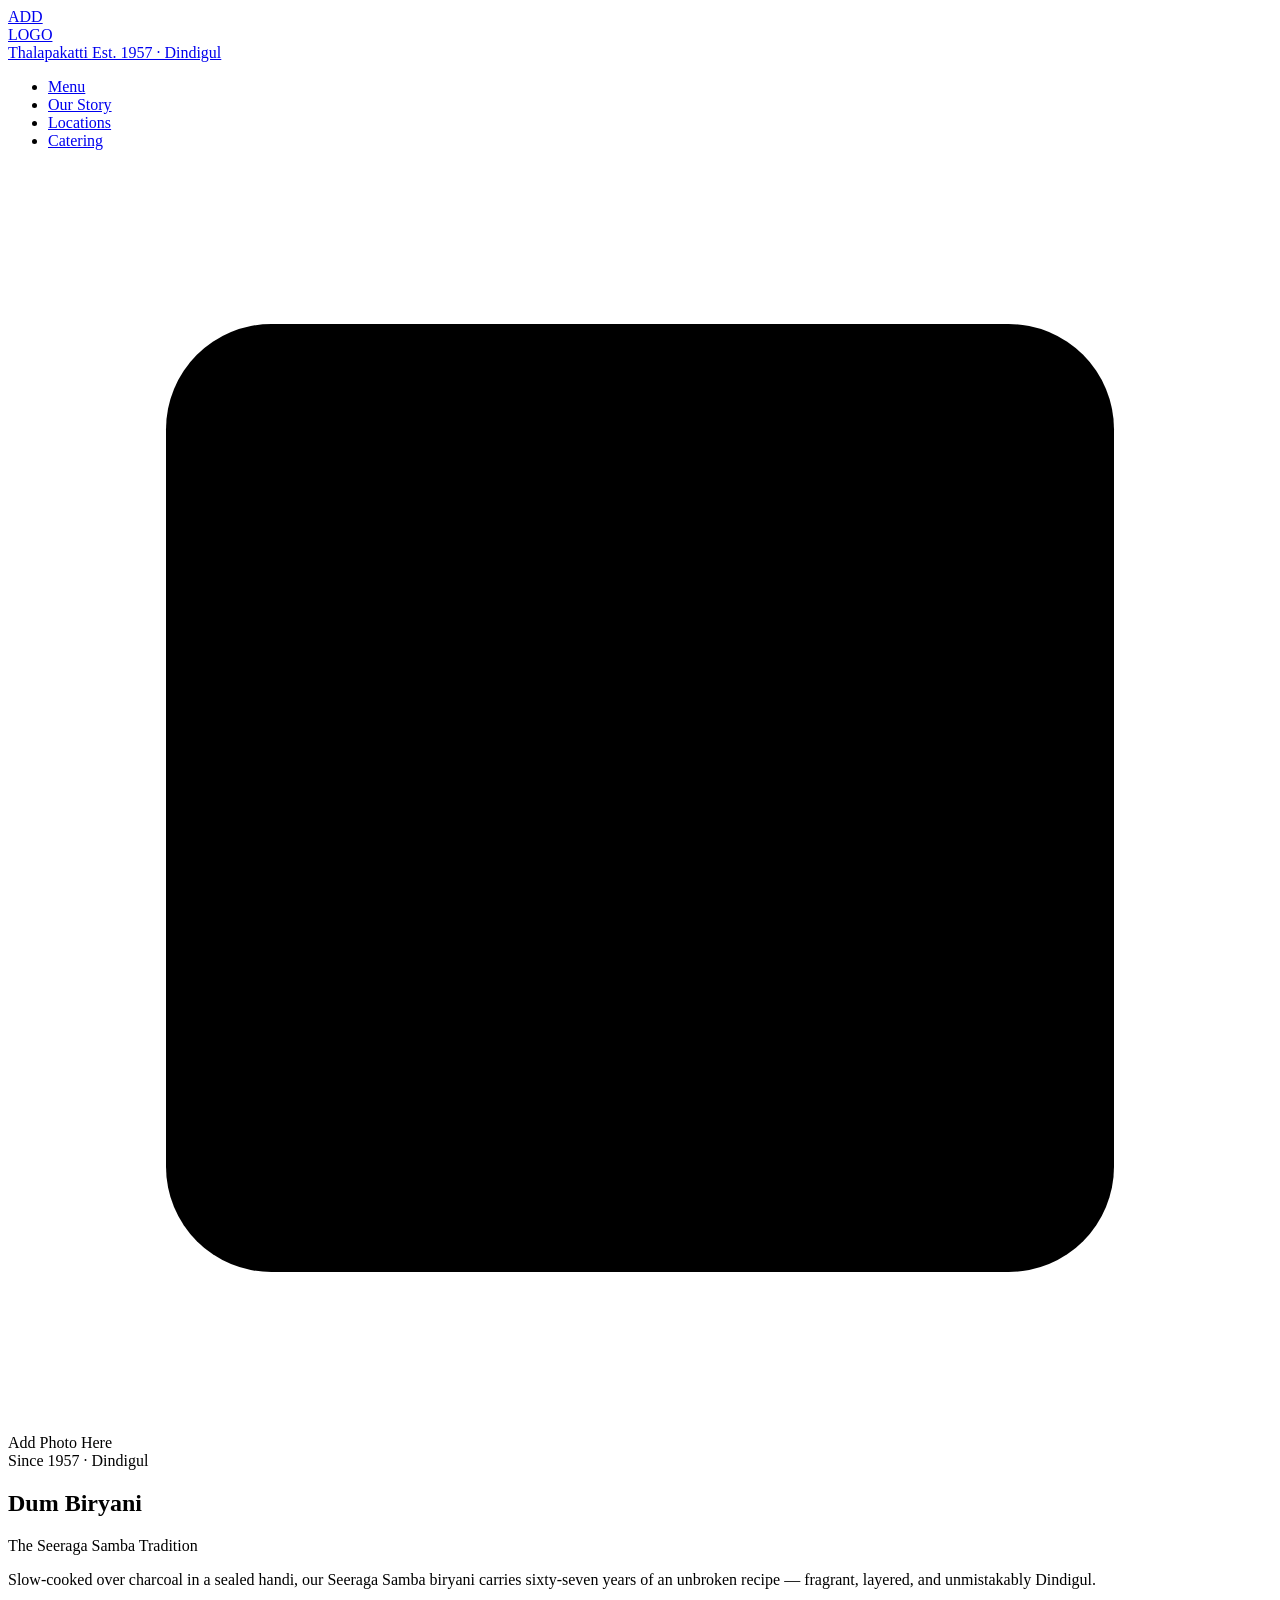
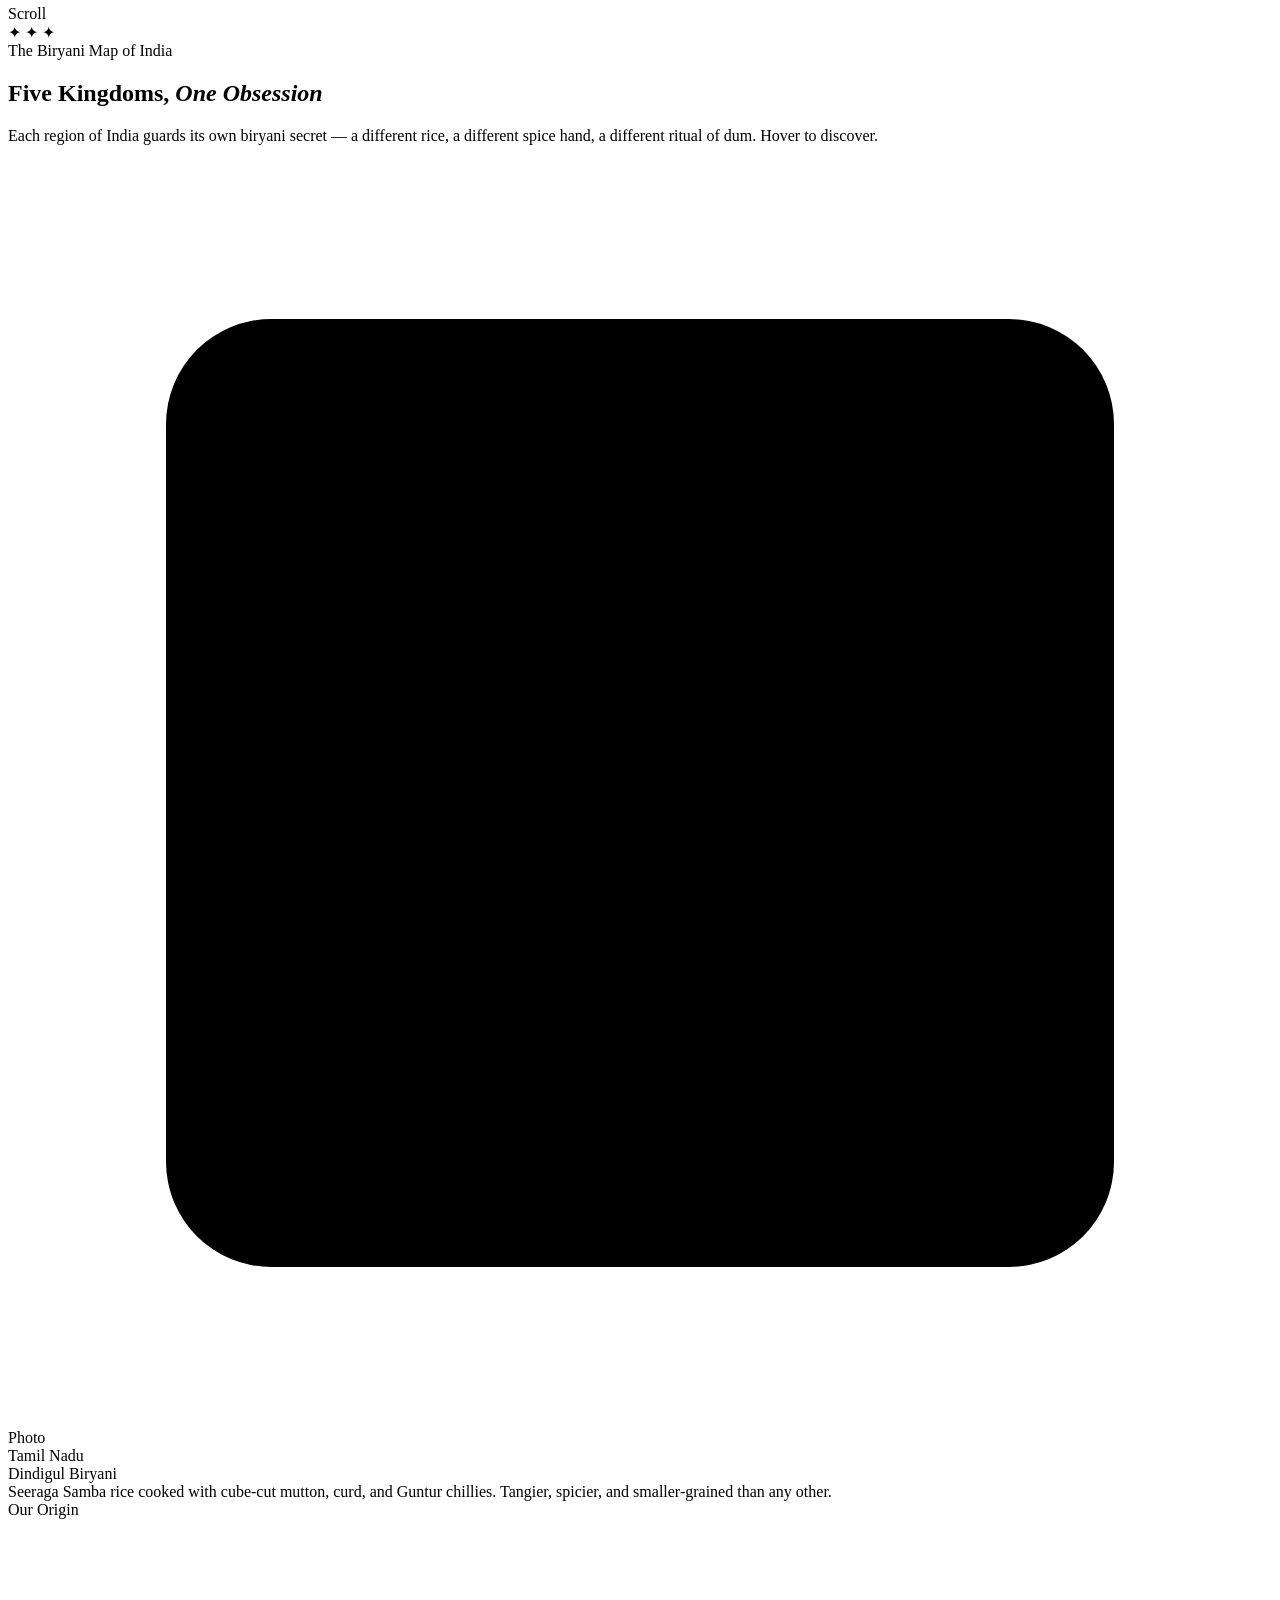
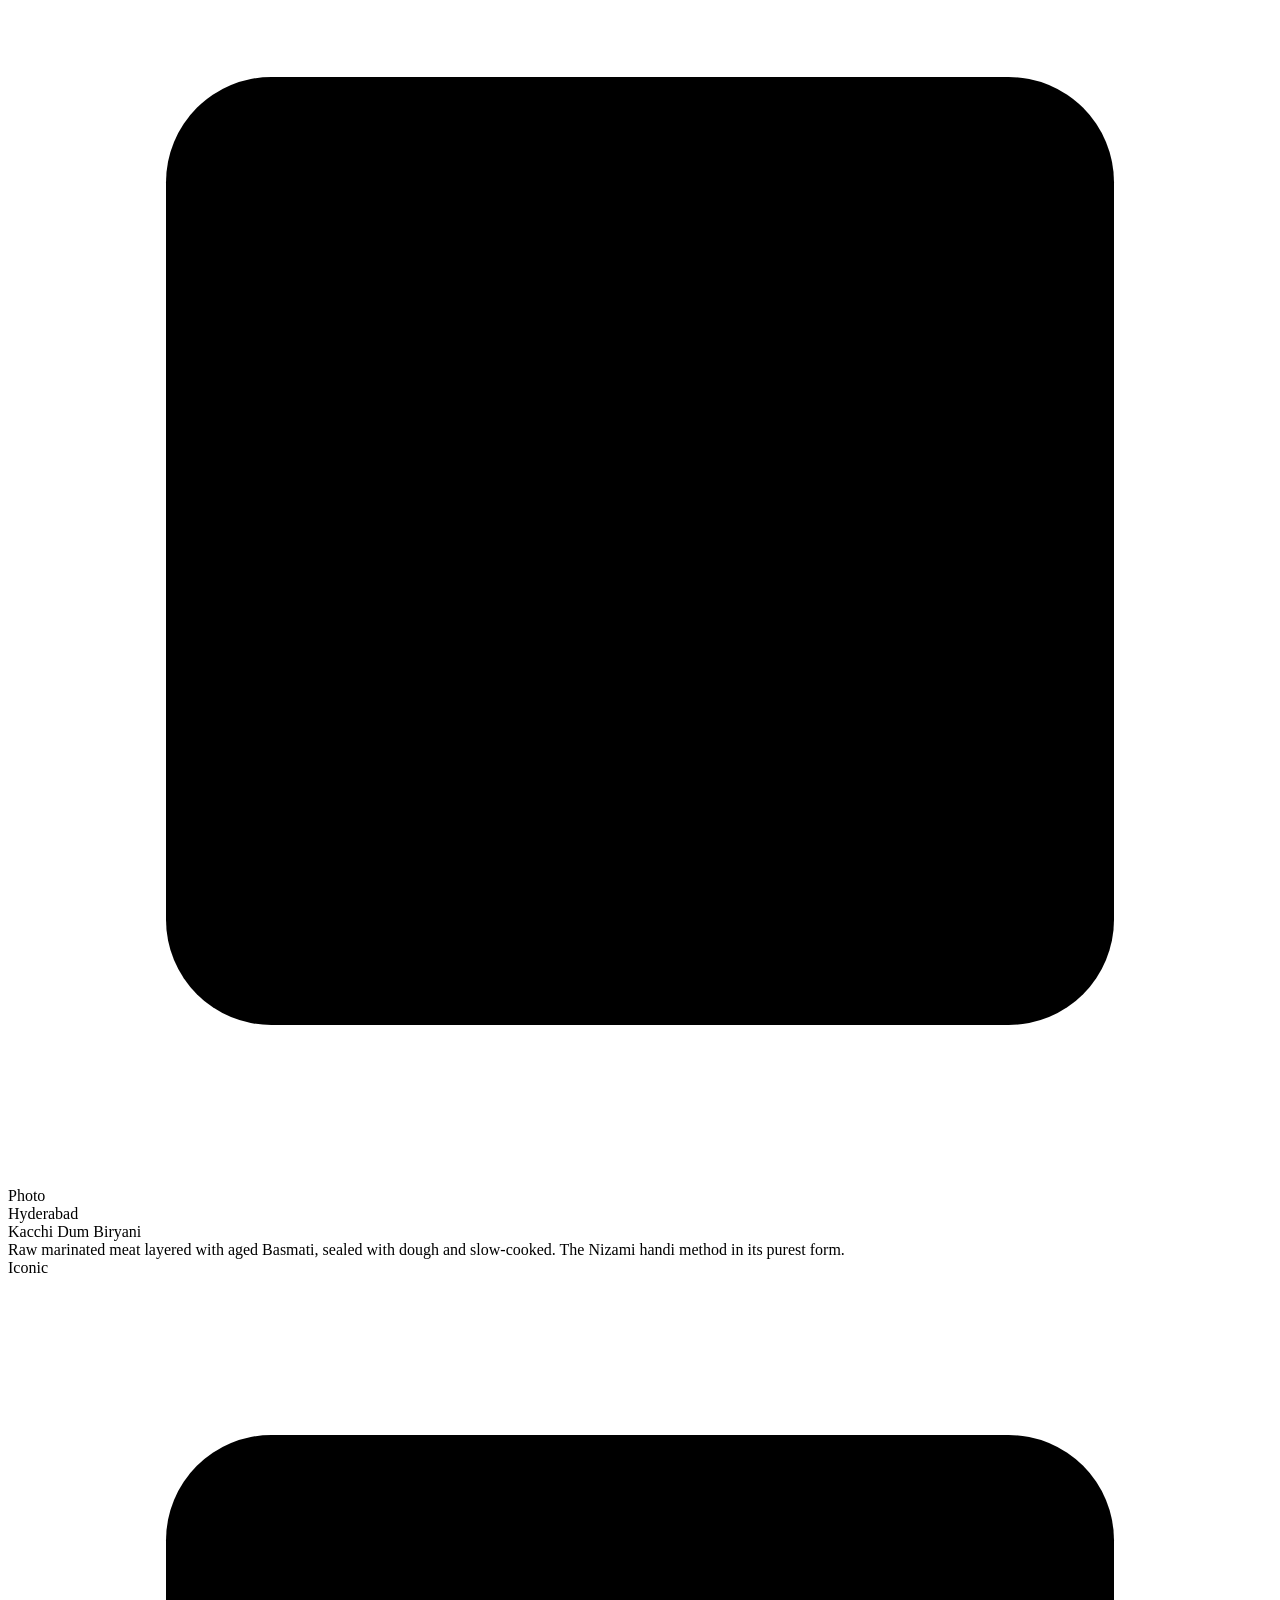
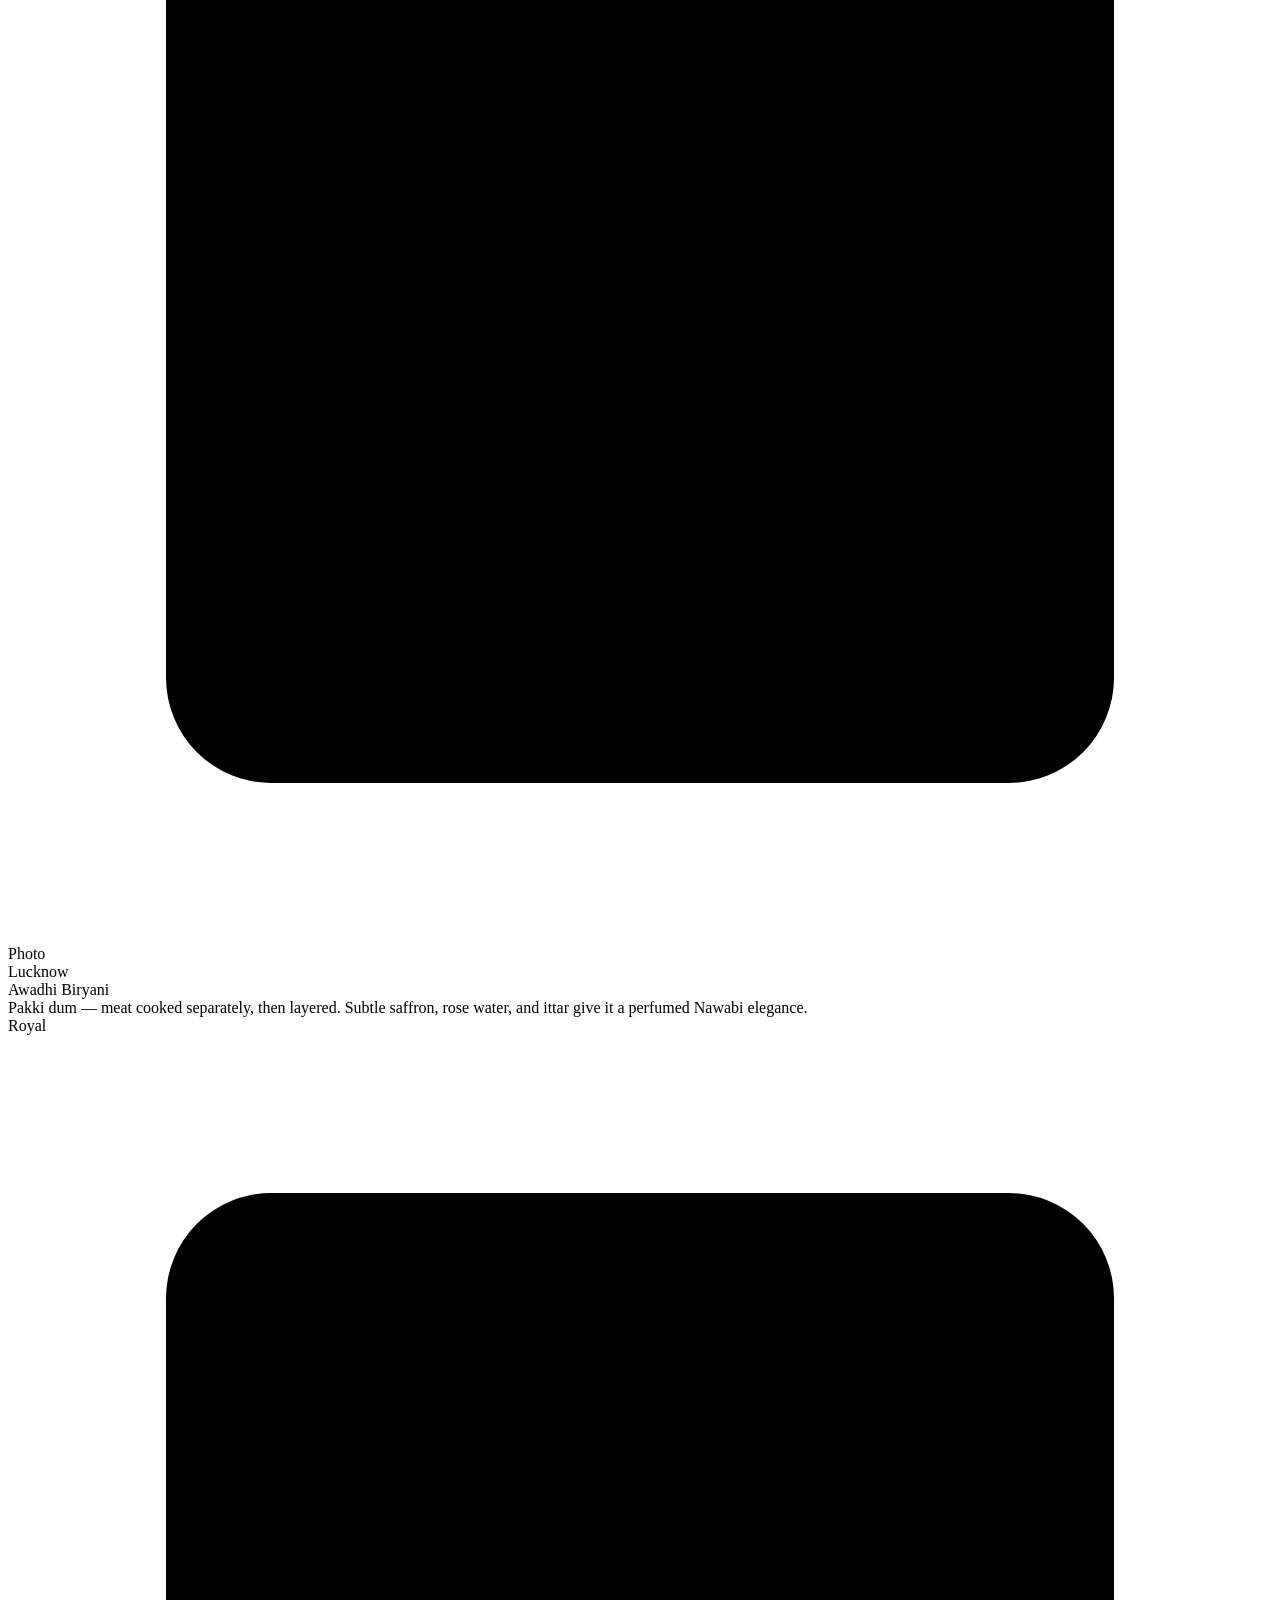
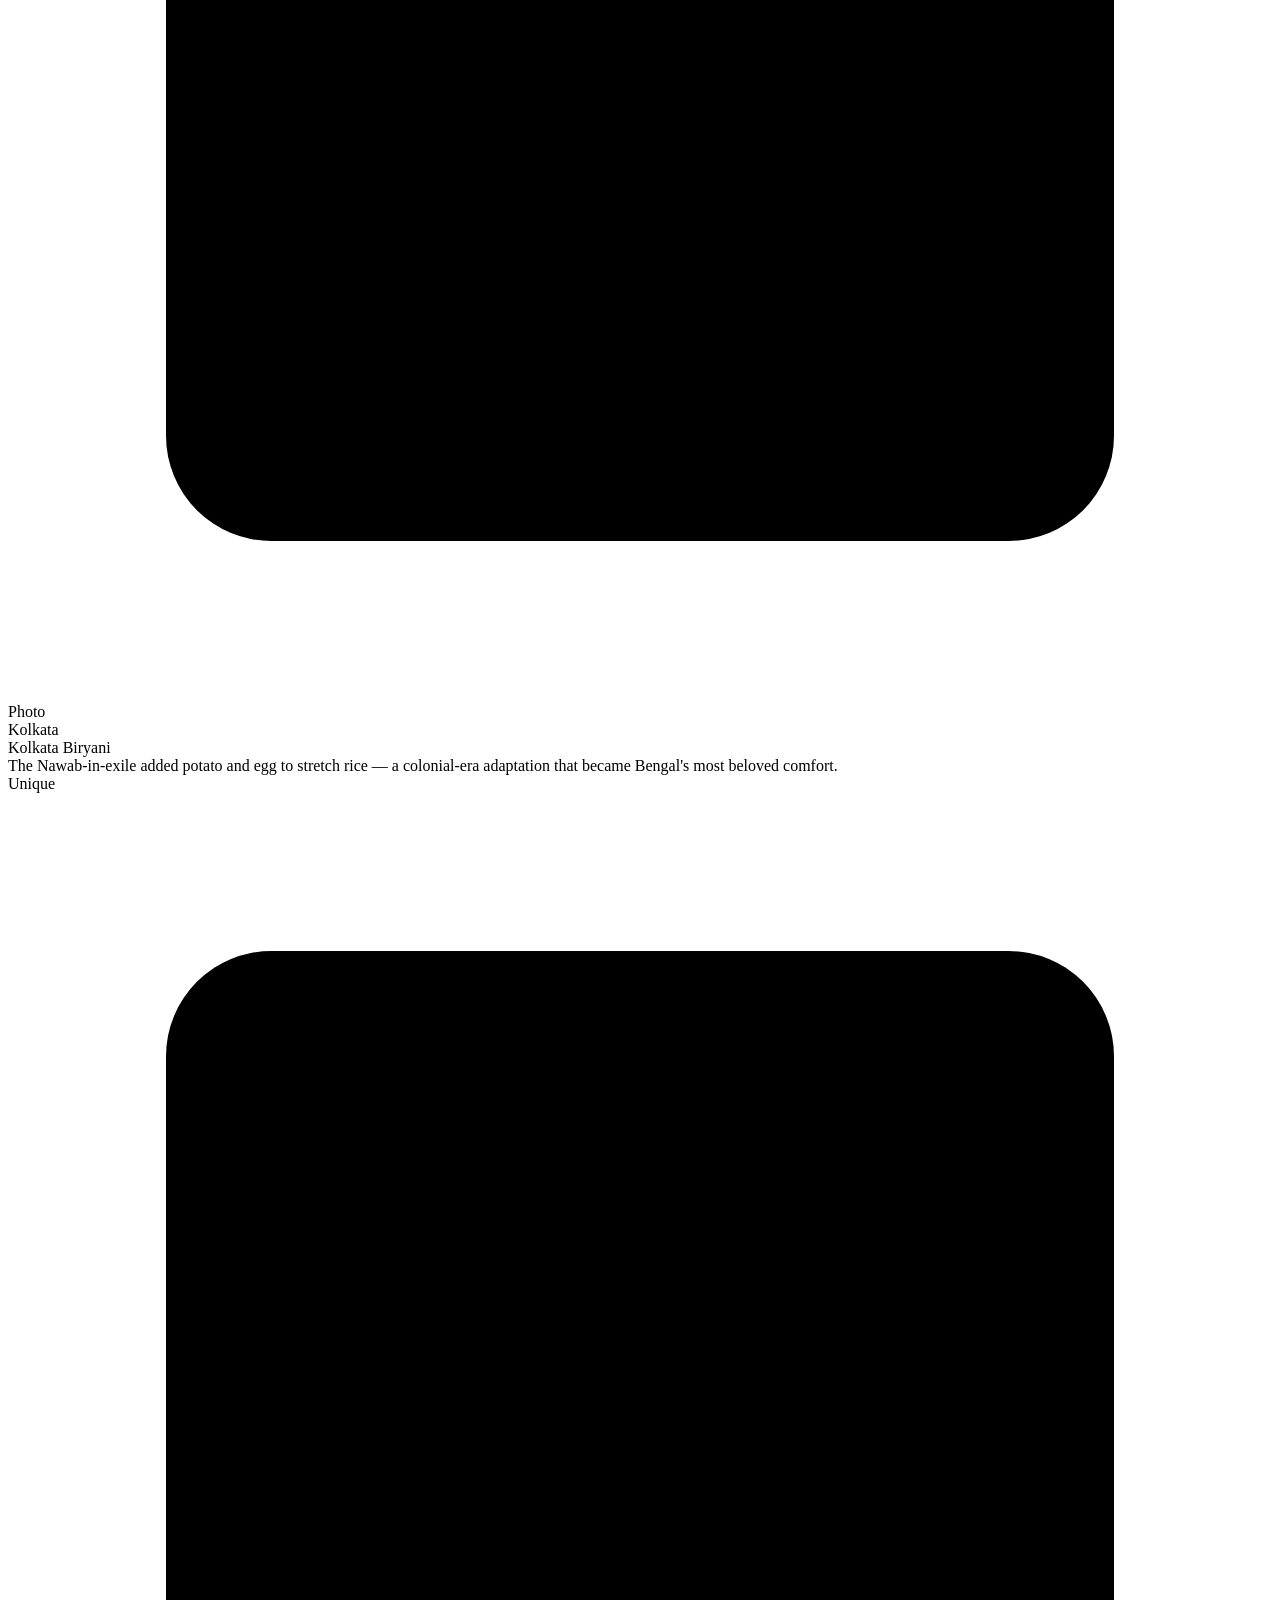
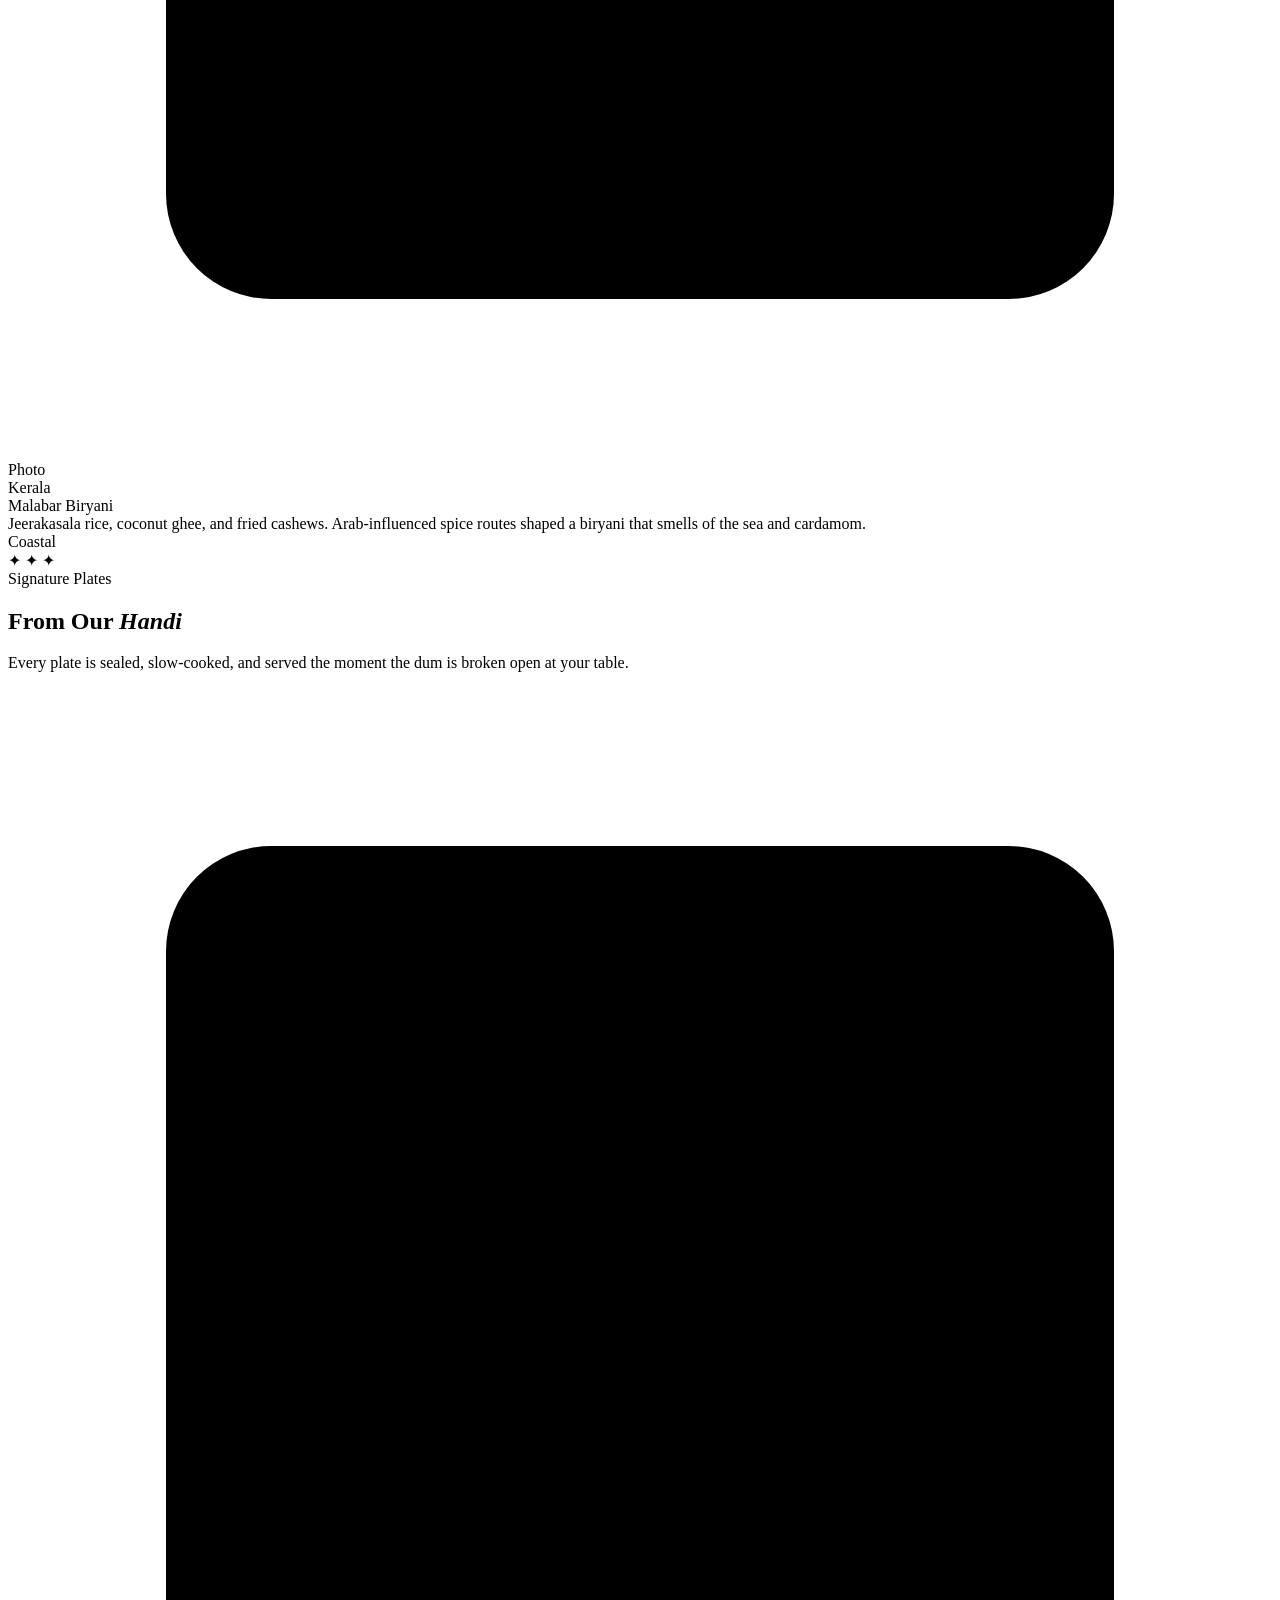
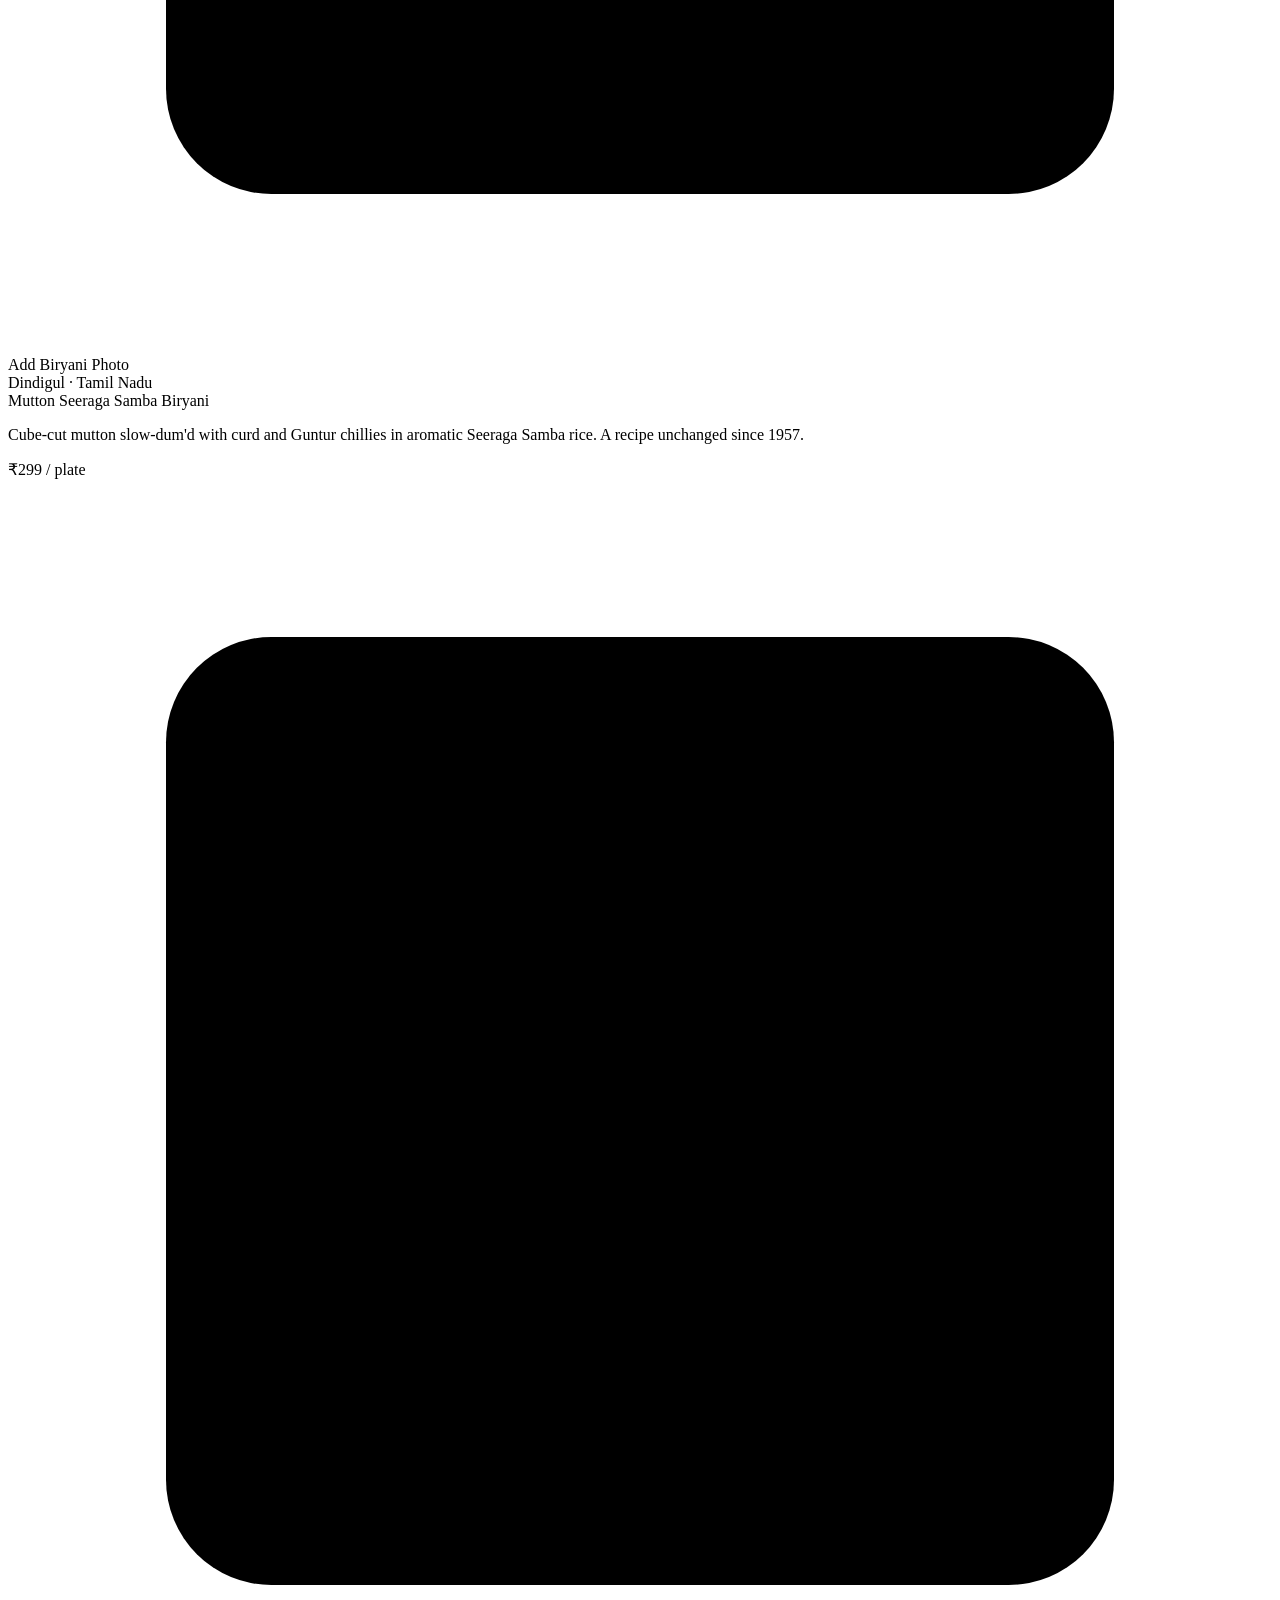
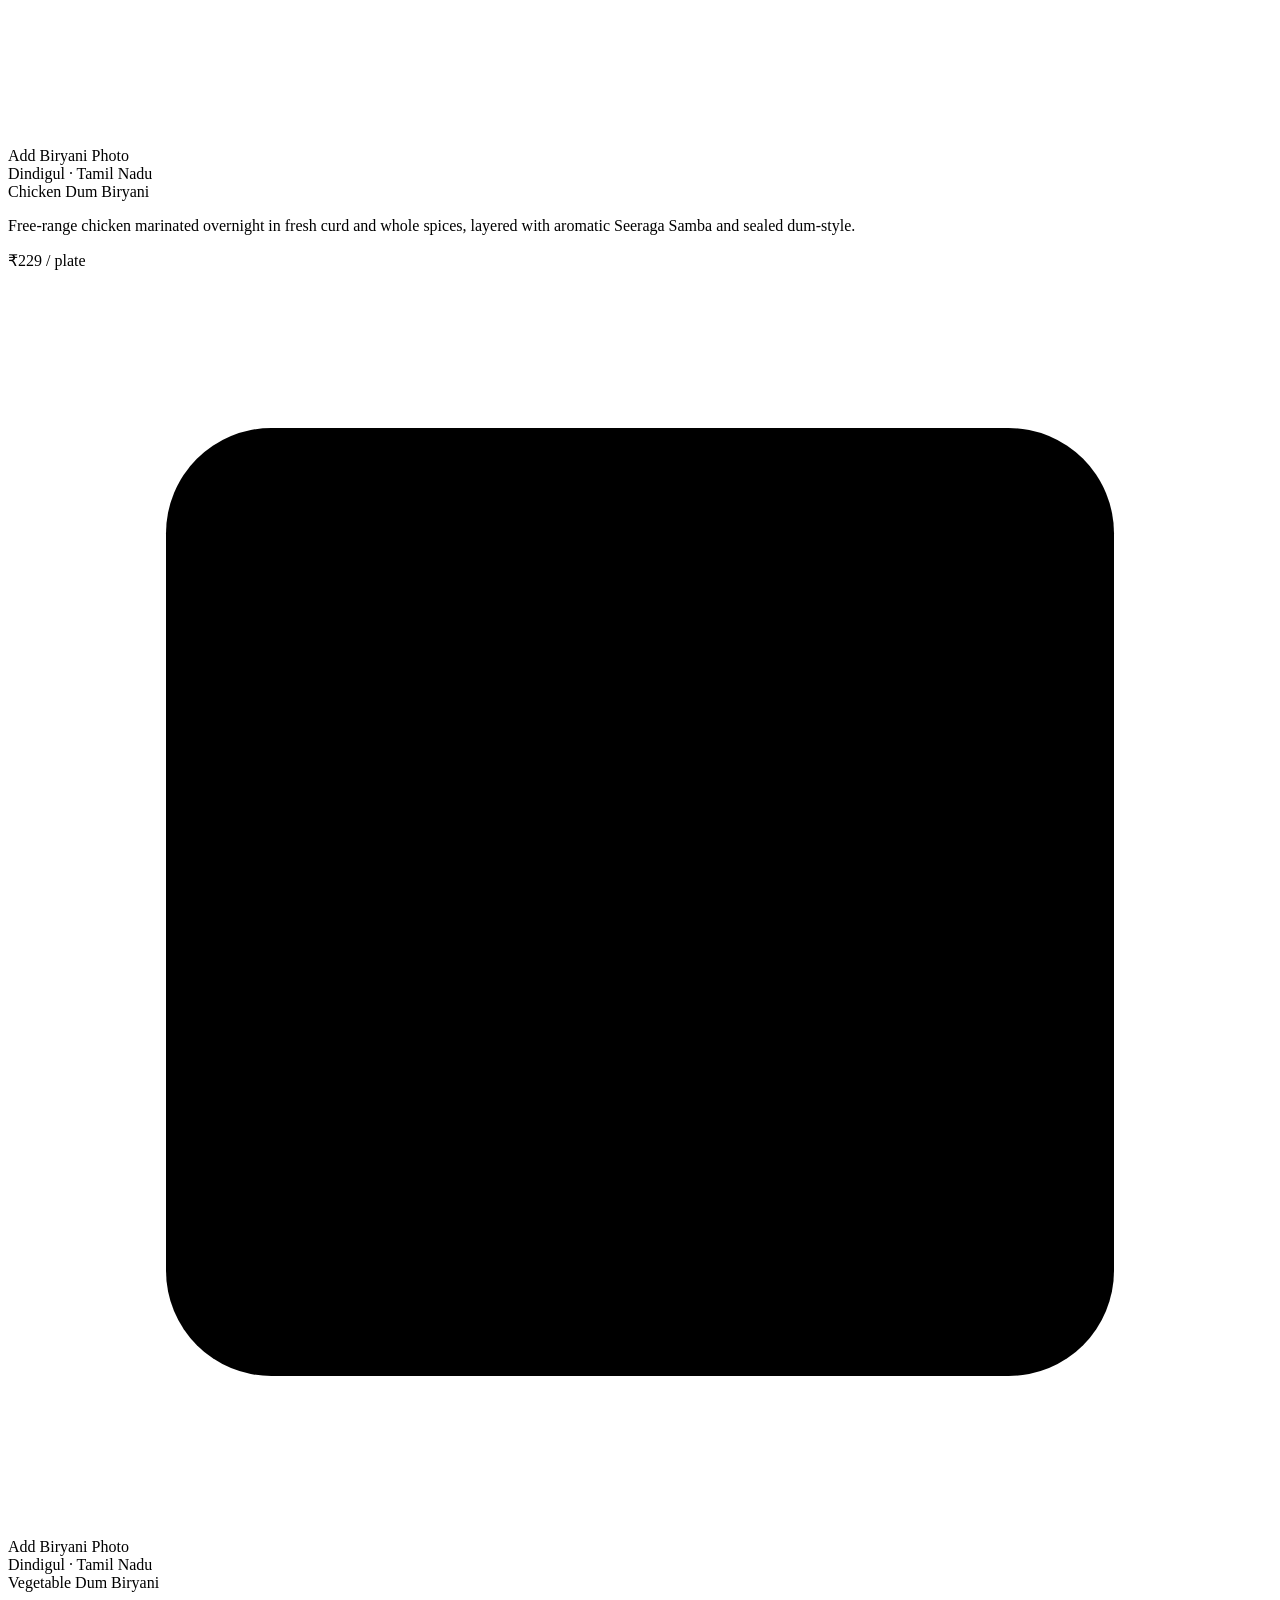
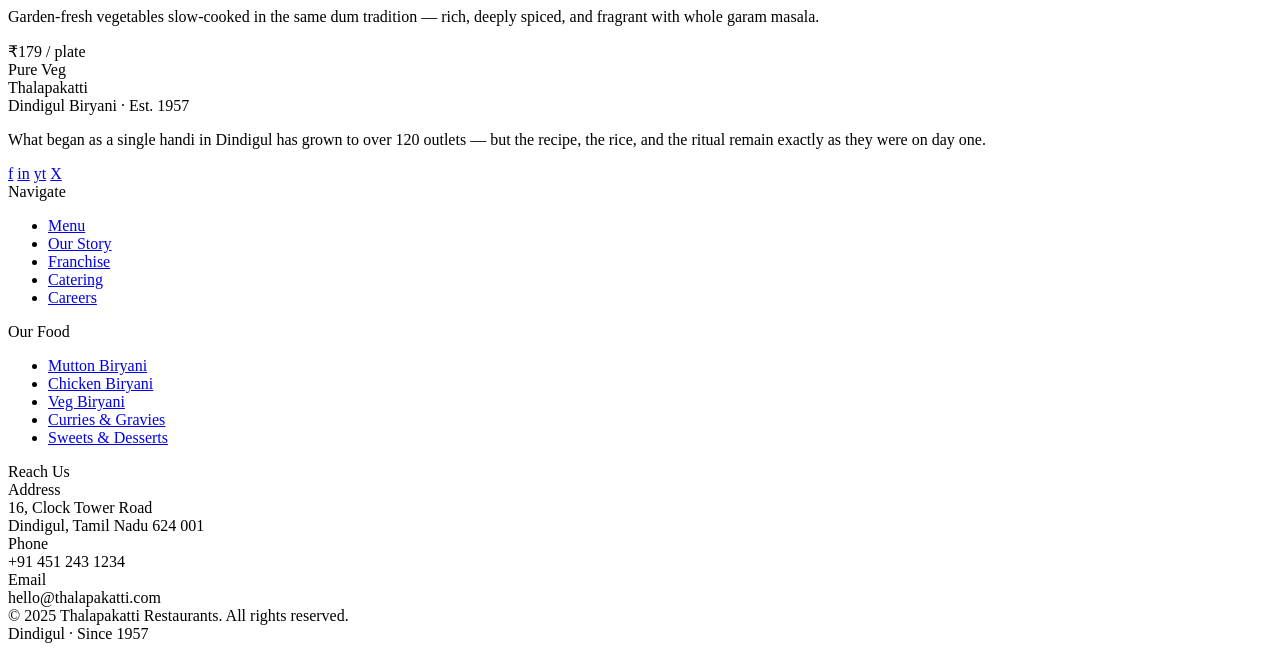
==== Landingpage.html @ efbbe1b5 "Add files via upload Added html file for my landing page" ====
<!DOCTYPE html>
<html lang="en">
<head>
<meta charset="UTF-8">
<meta name="viewport" content="width=device-width, initial-scale=1.0">
<title>Thalapakatti Biryani</title>
<link href="https://fonts.googleapis.com/css2?family=Playfair+Display:ital,wght@0,700;0,900;1,700&family=Lato:wght@300;400;700&family=Cinzel:wght@700;900&display=swap" rel="stylesheet">
<link rel="stylesheet" href="Landingpage.css">
</head>
<body>

<nav>
  <a href="#" class="nav-logo">
    <div class="logo-placeholder">ADD<br>LOGO</div>
    <div class="logo-text">
      Thalapakatti
      <span>Est. 1957 · Dindigul</span>
    </div>
  </a>
  <ul class="nav-links">
    <li><a href="#">Menu</a></li>
    <li><a href="#">Our Story</a></li>
    <li><a href="#">Locations</a></li>
    <li><a href="#">Catering</a></li>
  </ul>
</nav>

<section class="hero">
  <div class="hero-bg"></div>
  <div class="hero-mandala-top"></div>
  <div class="hero-mandala-bot"></div>

  <div class="hero-food-circle">
    <div class="hero-img-hint">
      <div class="hero-img-hint-icon">
        <svg viewBox="0 0 24 24"><rect x="3" y="3" width="18" height="18" rx="2"/><circle cx="8.5" cy="8.5" r="1.5"/><polyline points="21 15 16 10 5 21"/></svg>
      </div>
      <div class="hero-img-hint-text">Add Photo Here</div>
    </div>
  </div>

  <div class="hero-content">
    <div class="hero-eyebrow">
      <div class="eyebrow-line"></div>
      <div class="eyebrow-text">Since 1957 · Dindigul</div>
    </div>
    <h1 class="hero-title">
      Dum
      <span class="accent">Biryani</span>
    </h1>
    <div class="hero-subtitle">The Seeraga Samba Tradition</div>
    <p class="hero-desc">
      Slow-cooked over charcoal in a sealed handi, our Seeraga Samba biryani carries sixty-seven years of an unbroken recipe — fragrant, layered, and unmistakably Dindigul.
    </p>
  </div>

  <div class="hero-scroll">
    <div class="scroll-line"></div>
    <div class="scroll-text">Scroll</div>
  </div>
</section>

<div class="divider-ornament">
  <span class="ornament-center">✦ ✦ ✦</span>
</div>

<section class="section states-section">
  <div class="section-eyebrow">The Biryani Map of India</div>
  <h2 class="section-title">Five Kingdoms, <em>One Obsession</em></h2>
  <p class="section-sub">Each region of India guards its own biryani secret — a different rice, a different spice hand, a different ritual of dum. Hover to discover.</p>

  <div class="states-grid">

    <div class="state-card">
      <div class="state-img-wrap">
        <div class="state-img-placeholder">
          <svg viewBox="0 0 24 24"><rect x="3" y="3" width="18" height="18" rx="2"/><circle cx="8.5" cy="8.5" r="1.5"/><polyline points="21 15 16 10 5 21"/></svg>
          <span>Photo</span>
        </div>
      </div>
      <div class="state-name">Tamil Nadu</div>
      <div class="state-biryani-name">Dindigul Biryani</div>
      <div class="state-desc">Seeraga Samba rice cooked with cube-cut mutton, curd, and Guntur chillies. Tangier, spicier, and smaller-grained than any other.</div>
      <span class="state-tag">Our Origin</span>
    </div>

    <div class="state-card">
      <div class="state-img-wrap">
        <div class="state-img-placeholder">
          <svg viewBox="0 0 24 24"><rect x="3" y="3" width="18" height="18" rx="2"/><circle cx="8.5" cy="8.5" r="1.5"/><polyline points="21 15 16 10 5 21"/></svg>
          <span>Photo</span>
        </div>
      </div>
      <div class="state-name">Hyderabad</div>
      <div class="state-biryani-name">Kacchi Dum Biryani</div>
      <div class="state-desc">Raw marinated meat layered with aged Basmati, sealed with dough and slow-cooked. The Nizami handi method in its purest form.</div>
      <span class="state-tag">Iconic</span>
    </div>

    <div class="state-card">
      <div class="state-img-wrap">
        <div class="state-img-placeholder">
          <svg viewBox="0 0 24 24"><rect x="3" y="3" width="18" height="18" rx="2"/><circle cx="8.5" cy="8.5" r="1.5"/><polyline points="21 15 16 10 5 21"/></svg>
          <span>Photo</span>
        </div>
      </div>
      <div class="state-name">Lucknow</div>
      <div class="state-biryani-name">Awadhi Biryani</div>
      <div class="state-desc">Pakki dum — meat cooked separately, then layered. Subtle saffron, rose water, and ittar give it a perfumed Nawabi elegance.</div>
      <span class="state-tag">Royal</span>
    </div>

    <div class="state-card">
      <div class="state-img-wrap">
        <div class="state-img-placeholder">
          <svg viewBox="0 0 24 24"><rect x="3" y="3" width="18" height="18" rx="2"/><circle cx="8.5" cy="8.5" r="1.5"/><polyline points="21 15 16 10 5 21"/></svg>
          <span>Photo</span>
        </div>
      </div>
      <div class="state-name">Kolkata</div>
      <div class="state-biryani-name">Kolkata Biryani</div>
      <div class="state-desc">The Nawab-in-exile added potato and egg to stretch rice — a colonial-era adaptation that became Bengal's most beloved comfort.</div>
      <span class="state-tag">Unique</span>
    </div>

    <div class="state-card">
      <div class="state-img-wrap">
        <div class="state-img-placeholder">
          <svg viewBox="0 0 24 24"><rect x="3" y="3" width="18" height="18" rx="2"/><circle cx="8.5" cy="8.5" r="1.5"/><polyline points="21 15 16 10 5 21"/></svg>
          <span>Photo</span>
        </div>
      </div>
      <div class="state-name">Kerala</div>
      <div class="state-biryani-name">Malabar Biryani</div>
      <div class="state-desc">Jeerakasala rice, coconut ghee, and fried cashews. Arab-influenced spice routes shaped a biryani that smells of the sea and cardamom.</div>
      <span class="state-tag">Coastal</span>
    </div>

  </div>
</section>

<div class="divider-ornament">
  <span class="ornament-center">✦ ✦ ✦</span>
</div>

<section class="section products-section">
  <div class="section-eyebrow">Signature Plates</div>
  <h2 class="section-title">From Our <em>Handi</em></h2>
  <p class="section-sub">Every plate is sealed, slow-cooked, and served the moment the dum is broken open at your table.</p>

  <div class="products-grid">

    <div class="product-card">
      <div class="product-img-wrap">
        <div class="product-img-placeholder">
          <svg viewBox="0 0 24 24"><rect x="3" y="3" width="18" height="18" rx="2"/><circle cx="8.5" cy="8.5" r="1.5"/><polyline points="21 15 16 10 5 21"/></svg>
          <span>Add Biryani Photo</span>
        </div>
      </div>
      <div class="product-body">
        <div class="product-origin">Dindigul · Tamil Nadu</div>
        <div class="product-name">Mutton Seeraga Samba Biryani</div>
        <p class="product-desc">Cube-cut mutton slow-dum'd with curd and Guntur chillies in aromatic Seeraga Samba rice. A recipe unchanged since 1957.</p>
        <div class="product-footer">
          <div class="product-price">₹299 <span>/ plate</span></div>
        </div>
      </div>
    </div>

    <div class="product-card">
      <div class="product-img-wrap">
        <div class="product-img-placeholder">
          <svg viewBox="0 0 24 24"><rect x="3" y="3" width="18" height="18" rx="2"/><circle cx="8.5" cy="8.5" r="1.5"/><polyline points="21 15 16 10 5 21"/></svg>
          <span>Add Biryani Photo</span>
        </div>
      </div>
      <div class="product-body">
        <div class="product-origin">Dindigul · Tamil Nadu</div>
        <div class="product-name">Chicken Dum Biryani</div>
        <p class="product-desc">Free-range chicken marinated overnight in fresh curd and whole spices, layered with aromatic Seeraga Samba and sealed dum-style.</p>
        <div class="product-footer">
          <div class="product-price">₹229 <span>/ plate</span></div>
        </div>
      </div>
    </div>

    <div class="product-card">
      <div class="product-img-wrap">
        <div class="product-img-placeholder">
          <svg viewBox="0 0 24 24"><rect x="3" y="3" width="18" height="18" rx="2"/><circle cx="8.5" cy="8.5" r="1.5"/><polyline points="21 15 16 10 5 21"/></svg>
          <span>Add Biryani Photo</span>
        </div>
      </div>
      <div class="product-body">
        <div class="product-origin">Dindigul · Tamil Nadu</div>
        <div class="product-name">Vegetable Dum Biryani</div>
        <p class="product-desc">Garden-fresh vegetables slow-cooked in the same dum tradition — rich, deeply spiced, and fragrant with whole garam masala.</p>
        <div class="product-footer">
          <div class="product-price">₹179 <span>/ plate</span></div>
          <div class="veg-dot">Pure Veg</div>
        </div>
      </div>
    </div>

  </div>
</section>

<footer>
  <div class="footer-mandala"></div>
  <div class="footer-top">
    <div>
      <div class="footer-brand-name">Thalapakatti</div>
      <div class="footer-brand-sub">Dindigul Biryani · Est. 1957</div>
      <p class="footer-desc">
        What began as a single handi in Dindigul has grown to over 120 outlets — but the recipe, the rice, and the ritual remain exactly as they were on day one.
      </p>
      <div class="footer-socials">
        <a href="#" class="social-btn">f</a>
        <a href="#" class="social-btn">in</a>
        <a href="#" class="social-btn">yt</a>
        <a href="#" class="social-btn">X</a>
      </div>
    </div>
    <div>
      <div class="footer-col-title">Navigate</div>
      <ul class="footer-links">
        <li><a href="#">Menu</a></li>
        <li><a href="#">Our Story</a></li>
        <li><a href="#">Franchise</a></li>
        <li><a href="#">Catering</a></li>
        <li><a href="#">Careers</a></li>
      </ul>
    </div>
    <div>
      <div class="footer-col-title">Our Food</div>
      <ul class="footer-links">
        <li><a href="#">Mutton Biryani</a></li>
        <li><a href="#">Chicken Biryani</a></li>
        <li><a href="#">Veg Biryani</a></li>
        <li><a href="#">Curries & Gravies</a></li>
        <li><a href="#">Sweets & Desserts</a></li>
      </ul>
    </div>
    <div>
      <div class="footer-col-title">Reach Us</div>
      <div class="footer-contact-item">
        <div>
          <div class="contact-label">Address</div>
          <div class="contact-info">16, Clock Tower Road<br>Dindigul, Tamil Nadu 624 001</div>
        </div>
      </div>
      <div class="footer-contact-item">
        <div>
          <div class="contact-label">Phone</div>
          <div class="contact-info">+91 451 243 1234</div>
        </div>
      </div>
      <div class="footer-contact-item">
        <div>
          <div class="contact-label">Email</div>
          <div class="contact-info">hello@thalapakatti.com</div>
        </div>
      </div>
    </div>
  </div>
  <div class="footer-bottom">
    <div class="footer-copy">© 2025 <span>Thalapakatti Restaurants</span>. All rights reserved.</div>
    <div class="footer-since">Dindigul · Since 1957</div>
  </div>
</footer>

</body>
</html>
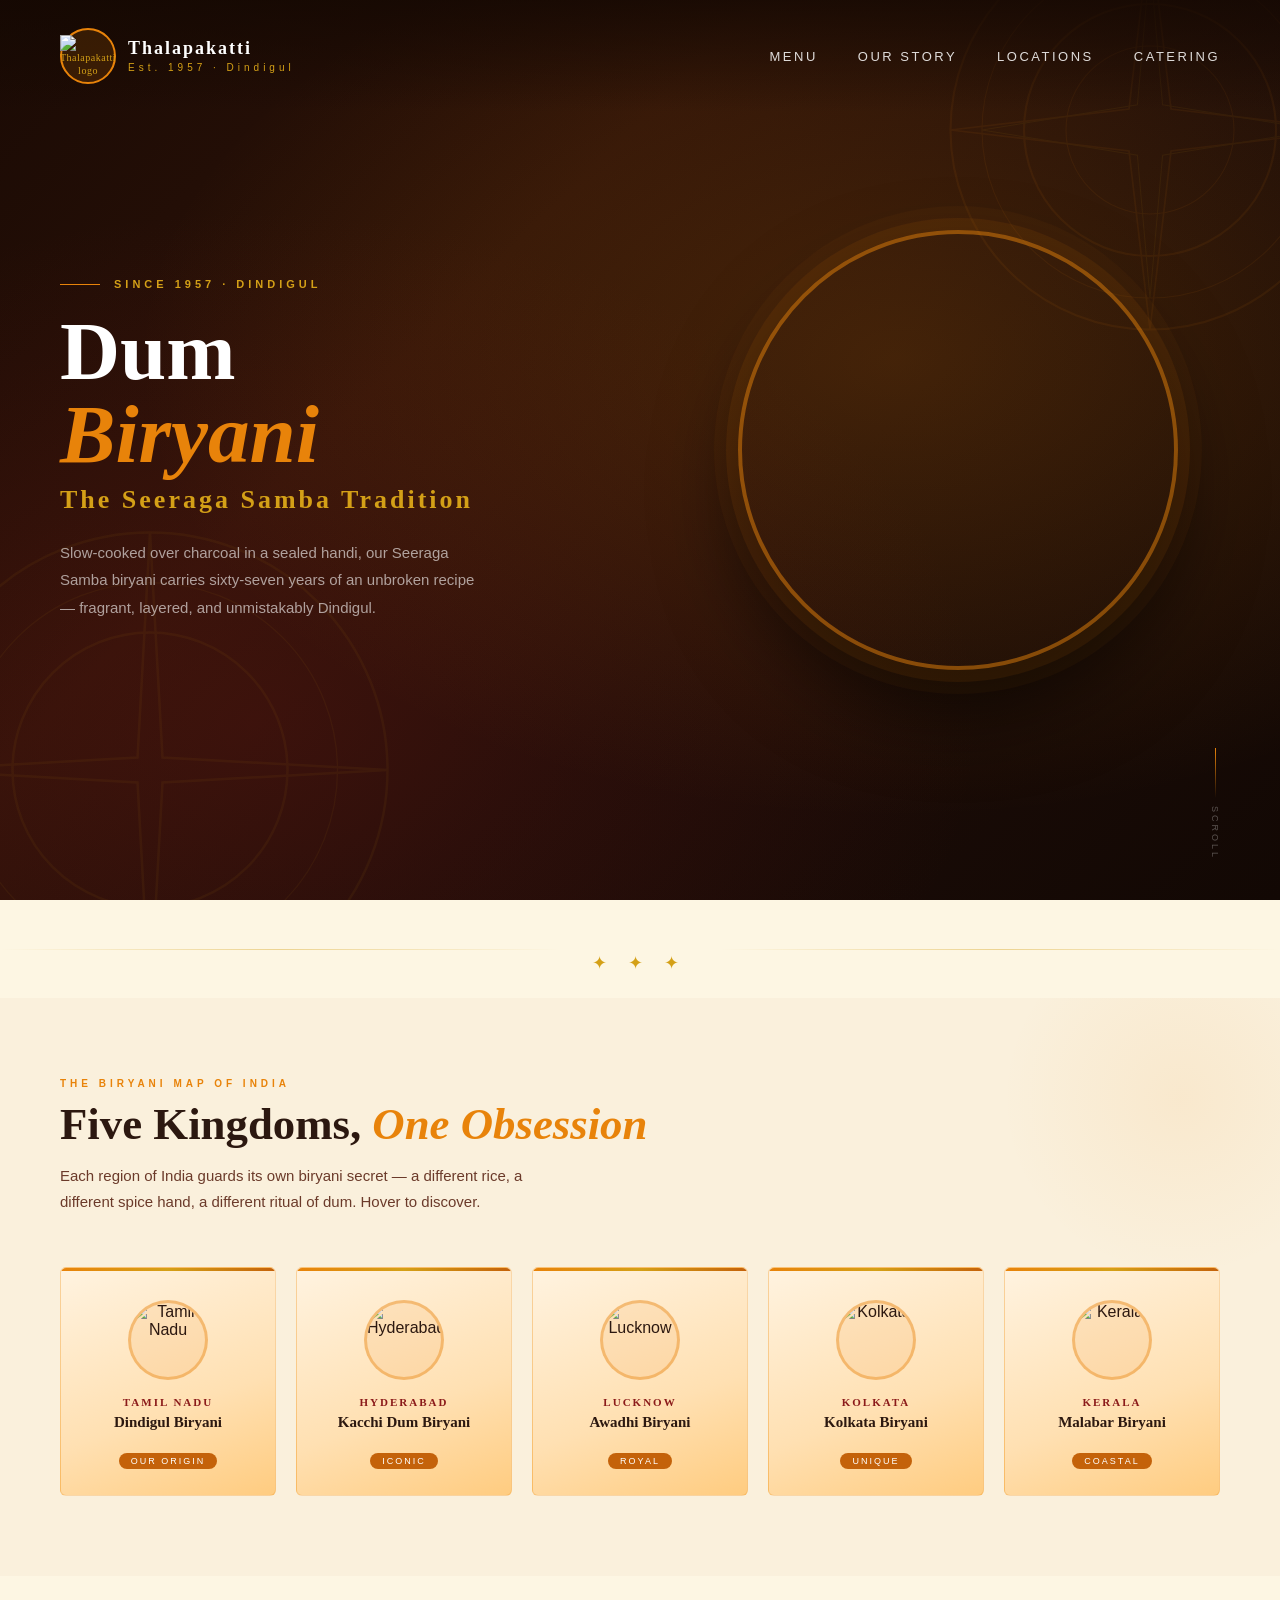
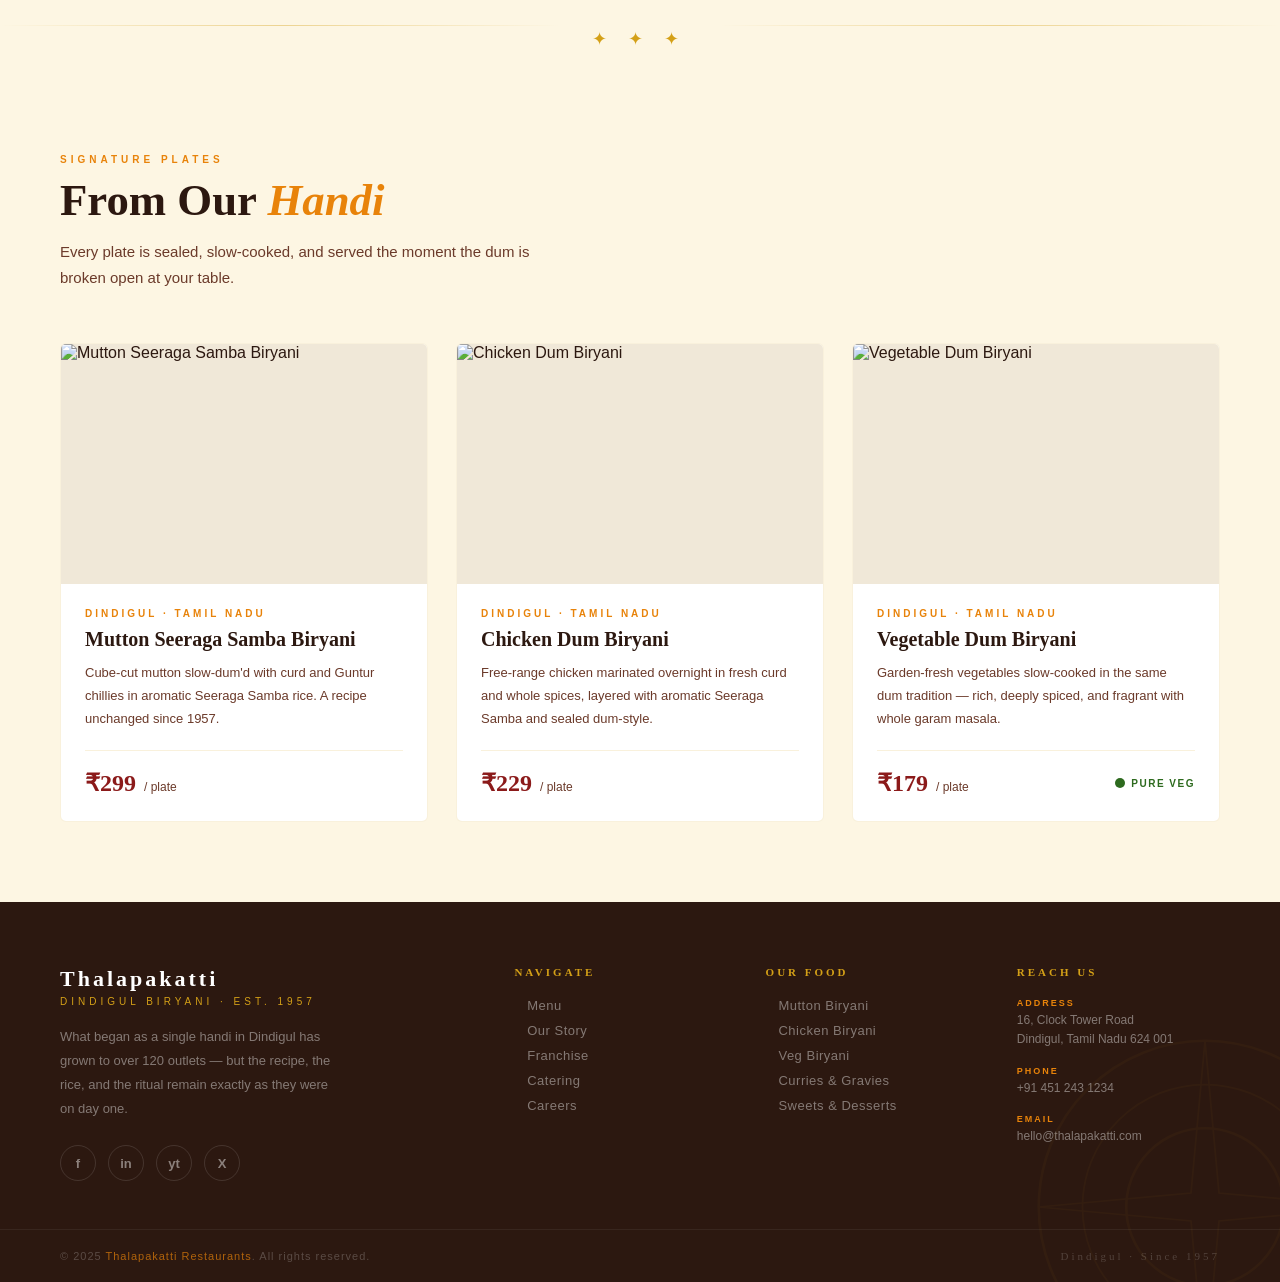
==== commit 0d7c9175: "Update Landingpage with real images and logo" ====
--- a/Landingpage.html
+++ b/Landingpage.html
@@ -11,7 +11,9 @@
 
 <nav>
   <a href="#" class="nav-logo">
-    <div class="logo-placeholder">ADD<br>LOGO</div>
+    <div class="logo-placeholder">
+      <img src="assets/logoo.png"alt="Thalapakatti logo">
+    </div>
     <div class="logo-text">
       Thalapakatti
       <span>Est. 1957 · Dindigul</span>
@@ -31,6 +33,7 @@
   <div class="hero-mandala-bot"></div>
 
   <div class="hero-food-circle">
+    <img src="assets/chick.jpeg" alt="Dindigul Biryani">
     <div class="hero-img-hint">
       <div class="hero-img-hint-icon">
         <svg viewBox="0 0 24 24"><rect x="3" y="3" width="18" height="18" rx="2"/><circle cx="8.5" cy="8.5" r="1.5"/><polyline points="21 15 16 10 5 21"/></svg>
@@ -71,72 +74,67 @@
 
   <div class="states-grid">
 
-    <div class="state-card">
-      <div class="state-img-wrap">
-        <div class="state-img-placeholder">
-          <svg viewBox="0 0 24 24"><rect x="3" y="3" width="18" height="18" rx="2"/><circle cx="8.5" cy="8.5" r="1.5"/><polyline points="21 15 16 10 5 21"/></svg>
-          <span>Photo</span>
-        </div>
-      </div>
-      <div class="state-name">Tamil Nadu</div>
-      <div class="state-biryani-name">Dindigul Biryani</div>
-      <div class="state-desc">Seeraga Samba rice cooked with cube-cut mutton, curd, and Guntur chillies. Tangier, spicier, and smaller-grained than any other.</div>
-      <span class="state-tag">Our Origin</span>
-    </div>
-
-    <div class="state-card">
-      <div class="state-img-wrap">
-        <div class="state-img-placeholder">
-          <svg viewBox="0 0 24 24"><rect x="3" y="3" width="18" height="18" rx="2"/><circle cx="8.5" cy="8.5" r="1.5"/><polyline points="21 15 16 10 5 21"/></svg>
-          <span>Photo</span>
-        </div>
-      </div>
-      <div class="state-name">Hyderabad</div>
-      <div class="state-biryani-name">Kacchi Dum Biryani</div>
-      <div class="state-desc">Raw marinated meat layered with aged Basmati, sealed with dough and slow-cooked. The Nizami handi method in its purest form.</div>
-      <span class="state-tag">Iconic</span>
-    </div>
-
-    <div class="state-card">
-      <div class="state-img-wrap">
-        <div class="state-img-placeholder">
-          <svg viewBox="0 0 24 24"><rect x="3" y="3" width="18" height="18" rx="2"/><circle cx="8.5" cy="8.5" r="1.5"/><polyline points="21 15 16 10 5 21"/></svg>
-          <span>Photo</span>
-        </div>
-      </div>
-      <div class="state-name">Lucknow</div>
-      <div class="state-biryani-name">Awadhi Biryani</div>
-      <div class="state-desc">Pakki dum — meat cooked separately, then layered. Subtle saffron, rose water, and ittar give it a perfumed Nawabi elegance.</div>
-      <span class="state-tag">Royal</span>
-    </div>
-
-    <div class="state-card">
-      <div class="state-img-wrap">
-        <div class="state-img-placeholder">
-          <svg viewBox="0 0 24 24"><rect x="3" y="3" width="18" height="18" rx="2"/><circle cx="8.5" cy="8.5" r="1.5"/><polyline points="21 15 16 10 5 21"/></svg>
-          <span>Photo</span>
-        </div>
-      </div>
-      <div class="state-name">Kolkata</div>
-      <div class="state-biryani-name">Kolkata Biryani</div>
-      <div class="state-desc">The Nawab-in-exile added potato and egg to stretch rice — a colonial-era adaptation that became Bengal's most beloved comfort.</div>
-      <span class="state-tag">Unique</span>
-    </div>
-
-    <div class="state-card">
-      <div class="state-img-wrap">
-        <div class="state-img-placeholder">
-          <svg viewBox="0 0 24 24"><rect x="3" y="3" width="18" height="18" rx="2"/><circle cx="8.5" cy="8.5" r="1.5"/><polyline points="21 15 16 10 5 21"/></svg>
-          <span>Photo</span>
-        </div>
-      </div>
-      <div class="state-name">Kerala</div>
-      <div class="state-biryani-name">Malabar Biryani</div>
-      <div class="state-desc">Jeerakasala rice, coconut ghee, and fried cashews. Arab-influenced spice routes shaped a biryani that smells of the sea and cardamom.</div>
-      <span class="state-tag">Coastal</span>
-    </div>
-
-  </div>
+  <div class="state-card">
+    <div class="state-img-wrap">
+      <img src="assets/tnnn.jpg" alt="Tamil Nadu">
+    </div>
+    <div class="state-name">Tamil Nadu</div>
+    <div class="state-biryani-name">Dindigul Biryani</div>
+    <div class="state-desc">
+      Seeraga Samba rice cooked with cube-cut mutton, curd, and Guntur chillies. Tangier, spicier, and smaller-grained than any other.
+    </div>
+    <span class="state-tag">Our Origin</span>
+  </div>
+
+  <div class="state-card">
+    <div class="state-img-wrap">
+      <img src="assets/hh.jpg" alt="Hyderabad">
+    </div>
+    <div class="state-name">Hyderabad</div>
+    <div class="state-biryani-name">Kacchi Dum Biryani</div>
+    <div class="state-desc">
+      Raw marinated meat layered with aged Basmati, sealed with dough and slow-cooked. The Nizami handi method in its purest form.
+    </div>
+    <span class="state-tag">Iconic</span>
+  </div>
+
+  <div class="state-card">
+    <div class="state-img-wrap">
+      <img src="assets/lkkk.jpg" alt="Lucknow">
+    </div>
+    <div class="state-name">Lucknow</div>
+    <div class="state-biryani-name">Awadhi Biryani</div>
+    <div class="state-desc">
+      Pakki dum — meat cooked separately, then layered. Subtle saffron, rose water, and ittar give it a perfumed Nawabi elegance.
+    </div>
+    <span class="state-tag">Royal</span>
+  </div>
+
+  <div class="state-card">
+    <div class="state-img-wrap">
+      <img src="assets/kolllll.webp" alt="Kolkata">
+    </div>
+    <div class="state-name">Kolkata</div>
+    <div class="state-biryani-name">Kolkata Biryani</div>
+    <div class="state-desc">
+      The Nawab-in-exile added potato and egg to stretch rice — a colonial-era adaptation that became Bengal's most beloved comfort.
+    </div>
+    <span class="state-tag">Unique</span>
+  </div>
+
+  <div class="state-card">
+    <div class="state-img-wrap">
+      <img src="assets/klll.avif" alt="Kerala">
+    </div>
+    <div class="state-name">Kerala</div>
+    <div class="state-biryani-name">Malabar Biryani</div>
+    <div class="state-desc">
+      Jeerakasala rice, coconut ghee, and fried cashews. Arab-influenced spice routes shaped a biryani that smells of the sea and cardamom.
+    </div>
+    <span class="state-tag">Coastal</span>
+  </div>
+
+</div>
 </section>
 
 <div class="divider-ornament">
@@ -152,10 +150,7 @@
 
     <div class="product-card">
       <div class="product-img-wrap">
-        <div class="product-img-placeholder">
-          <svg viewBox="0 0 24 24"><rect x="3" y="3" width="18" height="18" rx="2"/><circle cx="8.5" cy="8.5" r="1.5"/><polyline points="21 15 16 10 5 21"/></svg>
-          <span>Add Biryani Photo</span>
-        </div>
+       <img src="assets/mutt.jpg"alt="Mutton Seeraga Samba Biryani">
       </div>
       <div class="product-body">
         <div class="product-origin">Dindigul · Tamil Nadu</div>
@@ -169,10 +164,7 @@
 
     <div class="product-card">
       <div class="product-img-wrap">
-        <div class="product-img-placeholder">
-          <svg viewBox="0 0 24 24"><rect x="3" y="3" width="18" height="18" rx="2"/><circle cx="8.5" cy="8.5" r="1.5"/><polyline points="21 15 16 10 5 21"/></svg>
-          <span>Add Biryani Photo</span>
-        </div>
+        <img src="assets/chick.jpeg"alt="Chicken Dum Biryani">
       </div>
       <div class="product-body">
         <div class="product-origin">Dindigul · Tamil Nadu</div>
@@ -186,10 +178,7 @@
 
     <div class="product-card">
       <div class="product-img-wrap">
-        <div class="product-img-placeholder">
-          <svg viewBox="0 0 24 24"><rect x="3" y="3" width="18" height="18" rx="2"/><circle cx="8.5" cy="8.5" r="1.5"/><polyline points="21 15 16 10 5 21"/></svg>
-          <span>Add Biryani Photo</span>
-        </div>
+        <img src="assets/vegg.jpg"alt="Vegetable Dum Biryani">
       </div>
       <div class="product-body">
         <div class="product-origin">Dindigul · Tamil Nadu</div>
@@ -270,4 +259,4 @@
 </footer>
 
 </body>
-</html>+</html>
--- a/Landingpage.css
+++ b/Landingpage.css
@@ -0,0 +1,776 @@
+*,*::before,*::after{margin:0;padding:0;box-sizing:border-box}
+
+:root{
+--saffron:#E8830A;
+--deep-saffron:#C4620A;
+--gold:#D4A017;
+--crimson:#8B1A1A;
+--cream:#FDF6E3;
+--parchment:#F5E6C8;
+--dark-brown:#2C1810;
+--spice-brown:#6B3A2A;
+--ivory:#FAF0DC;
+--orange-light:#FFF3E0;
+--orange-mid:#FFB347;
+}
+
+html{scroll-behavior:smooth}
+
+body{
+  font-family:'Lato',sans-serif;
+  background-color:var(--cream);
+  color:var(--dark-brown);
+  overflow-x:hidden;
+}
+
+nav{
+  position:absolute;
+  top:0;left:0;right:0;
+  z-index:100;
+  display:flex;
+  align-items:center;
+  justify-content:space-between;
+  padding:28px 60px;
+  background:linear-gradient(to bottom,rgba(20,8,2,0.78) 0%,transparent 100%);
+}
+
+.nav-logo{
+  display:flex;
+  align-items:center;
+  gap:12px;
+  text-decoration:none;
+}
+
+.logo-placeholder{
+  width:56px;height:56px;
+  border-radius:50%;
+  border:2px solid var(--saffron);
+  background:rgba(232,131,10,0.15);
+  display:flex;align-items:center;justify-content:center;
+  font-family:'Cinzel',serif;
+  font-size:10px;
+  color:var(--gold);
+  text-align:center;
+  line-height:1.3;
+  letter-spacing:0.5px;
+}
+
+.logo-text{
+  font-family:'Cinzel',serif;
+  font-size:18px;
+  font-weight:700;
+  color:#fff;
+  letter-spacing:2px;
+  line-height:1.2;
+}
+
+.logo-text span{
+  display:block;
+  font-size:10px;
+  font-weight:400;
+  letter-spacing:4px;
+  color:var(--gold);
+  font-family:'Lato',sans-serif;
+  margin-top:2px;
+}
+
+.nav-links{
+  display:flex;
+  list-style:none;
+  gap:40px;
+  align-items:center;
+}
+
+.nav-links a{
+  color:rgba(255,255,255,0.85);
+  text-decoration:none;
+  font-family:'Lato',sans-serif;
+  font-size:13px;
+  font-weight:400;
+  letter-spacing:2.5px;
+  text-transform:uppercase;
+  position:relative;
+  transition:color 0.3s;
+}
+
+.nav-links a::after{
+  content:'';
+  position:absolute;
+  bottom:-4px;left:0;right:0;
+  height:1px;
+  background:var(--saffron);
+  transform:scaleX(0);
+  transition:transform 0.3s;
+}
+
+.nav-links a:hover{color:#fff}
+.nav-links a:hover::after{transform:scaleX(1)}
+
+.hero{
+  position:relative;
+  width:100%;
+  height:100vh;
+  min-height:700px;
+  overflow:hidden;
+  display:flex;
+  align-items:center;
+}
+
+.hero-bg{
+  position:absolute;
+  inset:0;
+  background:
+    radial-gradient(ellipse at 70% 40%, rgba(232,131,10,0.18) 0%, transparent 60%),
+    radial-gradient(ellipse at 20% 80%, rgba(139,26,26,0.22) 0%, transparent 50%),
+    linear-gradient(135deg, #1A0A04 0%, #2C1208 35%, #1E0D08 60%, #120804 100%);
+}
+
+.hero-mandala-top{
+  position:absolute;
+  top:-80px;right:-80px;
+  width:420px;height:420px;
+  opacity:0.07;
+  background:url("data:image/svg+xml,%3Csvg xmlns='http://www.w3.org/2000/svg' viewBox='0 0 200 200'%3E%3Ccircle cx='100' cy='100' r='95' fill='none' stroke='%23E8830A' stroke-width='1'/%3E%3Ccircle cx='100' cy='100' r='80' fill='none' stroke='%23E8830A' stroke-width='0.5'/%3E%3Ccircle cx='100' cy='100' r='60' fill='none' stroke='%23E8830A' stroke-width='1'/%3E%3Ccircle cx='100' cy='100' r='40' fill='none' stroke='%23E8830A' stroke-width='0.5'/%3E%3Cpath d='M100 5 L110 90 L195 100 L110 110 L100 195 L90 110 L5 100 L90 90Z' fill='none' stroke='%23E8830A' stroke-width='0.8'/%3E%3Cpath d='M100 20 L106 88 L180 100 L106 112 L100 180 L94 112 L20 100 L94 88Z' fill='none' stroke='%23D4A017' stroke-width='0.5'/%3E%3C/svg%3E") center/contain no-repeat;
+}
+
+.hero-mandala-bot{
+  position:absolute;
+  bottom:-120px;left:-100px;
+  width:500px;height:500px;
+  opacity:0.06;
+  background:url("data:image/svg+xml,%3Csvg xmlns='http://www.w3.org/2000/svg' viewBox='0 0 200 200'%3E%3Ccircle cx='100' cy='100' r='95' fill='none' stroke='%23D4A017' stroke-width='1'/%3E%3Ccircle cx='100' cy='100' r='75' fill='none' stroke='%23D4A017' stroke-width='0.5'/%3E%3Ccircle cx='100' cy='100' r='55' fill='none' stroke='%23D4A017' stroke-width='1'/%3E%3Cpath d='M100 5 L105 95 L195 100 L105 105 L100 195 L95 105 L5 100 L95 95Z' fill='none' stroke='%23D4A017' stroke-width='1'/%3E%3C/svg%3E") center/contain no-repeat;
+}
+
+.hero-food-circle{
+  position:absolute;
+  right:8%;
+  top:50%;
+  transform:translateY(-50%);
+  width:440px;height:440px;
+  border-radius:50%;
+  overflow:hidden;
+  border:4px solid rgba(232,131,10,0.5);
+  box-shadow:
+    0 0 0 12px rgba(232,131,10,0.08),
+    0 0 0 24px rgba(232,131,10,0.04),
+    0 40px 80px rgba(0,0,0,0.6);
+}
+
+.hero-food-circle img{
+  width:100%;height:100%;
+  object-fit:cover;
+  display:block;
+}
+
+.hero-img-hint{
+  width:100%;height:100%;
+  background:radial-gradient(ellipse at center, #3A1A08 0%, #1A0804 100%);
+  display:flex;
+  flex-direction:column;
+  align-items:center;
+  justify-content:center;
+  gap:10px;
+}
+
+.hero-img-hint-icon{
+  width:56px;height:56px;
+  border:2px dashed rgba(232,131,10,0.4);
+  border-radius:50%;
+  display:flex;align-items:center;justify-content:center;
+}
+
+.hero-img-hint-icon svg{
+  width:22px;height:22px;
+  fill:none;
+  stroke:rgba(232,131,10,0.5);
+  stroke-width:1.5;
+}
+
+.hero-img-hint-text{
+  font-size:11px;
+  letter-spacing:2px;
+  text-transform:uppercase;
+  color:rgba(232,131,10,0.4);
+  font-family:'Lato',sans-serif;
+}
+
+.hero-content{
+  position:relative;
+  z-index:10;
+  padding-left:60px;
+  max-width:580px;
+}
+
+.hero-eyebrow{
+  display:flex;
+  align-items:center;
+  gap:14px;
+  margin-bottom:20px;
+}
+
+.eyebrow-line{
+  width:40px;height:1px;
+  background:var(--saffron);
+}
+
+.eyebrow-text{
+  font-family:'Lato',sans-serif;
+  font-size:11px;
+  font-weight:700;
+  letter-spacing:4px;
+  text-transform:uppercase;
+  color:var(--gold);
+}
+
+.hero-title{
+  font-family:'Playfair Display',serif;
+  font-size:clamp(52px,6.5vw,88px);
+  font-weight:900;
+  line-height:1.0;
+  color:#fff;
+  margin-bottom:8px;
+}
+
+.hero-title .accent{
+  color:var(--saffron);
+  font-style:italic;
+  display:block;
+}
+
+.hero-subtitle{
+  font-family:'Playfair Display',serif;
+  font-size:clamp(18px,2.2vw,26px);
+  font-weight:700;
+  color:var(--gold);
+  letter-spacing:3px;
+  margin-bottom:24px;
+}
+
+.hero-desc{
+  font-size:15px;
+  line-height:1.85;
+  color:rgba(255,255,255,0.6);
+  max-width:420px;
+  font-weight:300;
+}
+
+.hero-scroll{
+  position:absolute;
+  bottom:40px;right:60px;
+  display:flex;
+  flex-direction:column;
+  align-items:center;
+  gap:8px;
+}
+
+.scroll-text{
+  font-size:9px;
+  letter-spacing:3px;
+  text-transform:uppercase;
+  color:rgba(255,255,255,0.3);
+  writing-mode:vertical-rl;
+}
+
+.scroll-line{
+  width:1px;height:50px;
+  background:linear-gradient(to bottom, var(--saffron), transparent);
+  animation:scrollPulse 2s ease-in-out infinite;
+}
+
+@keyframes scrollPulse{
+  0%,100%{opacity:0.3;transform:scaleY(0.7)}
+  50%{opacity:1;transform:scaleY(1)}
+}
+
+.divider-ornament{
+  text-align:center;
+  padding:52px 0 24px;
+  position:relative;
+}
+
+.divider-ornament::before,
+.divider-ornament::after{
+  content:'';
+  position:absolute;
+  top:50%;
+  width:calc(50% - 80px);
+  height:1px;
+  background:linear-gradient(to right, transparent, rgba(212,160,23,0.4), transparent);
+}
+
+.divider-ornament::before{left:0}
+.divider-ornament::after{right:0}
+
+.ornament-center{
+  display:inline-block;
+  font-size:18px;
+  color:var(--gold);
+  position:relative;
+  z-index:1;
+  padding:0 24px;
+  letter-spacing:8px;
+}
+
+.section{
+  padding:80px 60px;
+}
+
+.section-eyebrow{
+  font-size:10px;
+  letter-spacing:4px;
+  text-transform:uppercase;
+  color:var(--saffron);
+  font-weight:700;
+  margin-bottom:10px;
+}
+
+.section-title{
+  font-family:'Playfair Display',serif;
+  font-size:clamp(32px,3.5vw,46px);
+  font-weight:900;
+  color:var(--dark-brown);
+  line-height:1.15;
+  margin-bottom:12px;
+}
+
+.section-title em{
+  color:var(--saffron);
+  font-style:italic;
+}
+
+.section-sub{
+  font-size:15px;
+  color:var(--spice-brown);
+  max-width:500px;
+  line-height:1.75;
+  margin-bottom:52px;
+}
+
+.states-section{
+  background:var(--ivory);
+  position:relative;
+  overflow:hidden;
+}
+
+.states-section::before{
+  content:'';
+  position:absolute;
+  top:-80px;right:-80px;
+  width:360px;height:360px;
+  border-radius:50%;
+  background:radial-gradient(circle, rgba(232,131,10,0.07) 0%, transparent 70%);
+}
+
+.states-grid{
+  display:grid;
+  grid-template-columns:repeat(5,1fr);
+  gap:20px;
+}
+
+.state-card{
+  background:linear-gradient(160deg, #FFF3E0 0%, #FFE0B2 60%, #FFCC80 100%);
+  border:1px solid rgba(232,131,10,0.25);
+  border-radius:6px;
+  padding:32px 20px 26px;
+  text-align:center;
+  cursor:pointer;
+  transition:all 0.35s cubic-bezier(0.25,0.8,0.25,1);
+  position:relative;
+  overflow:hidden;
+}
+
+.state-card::before{
+  content:'';
+  position:absolute;
+  top:0;left:0;right:0;
+  height:3px;
+  background:linear-gradient(90deg, var(--saffron), var(--gold), var(--deep-saffron));
+}
+
+.state-card::after{
+  content:'';
+  position:absolute;
+  inset:0;
+  background:linear-gradient(160deg, rgba(232,131,10,0.12) 0%, rgba(196,98,10,0.2) 100%);
+  opacity:0;
+  transition:opacity 0.35s;
+}
+
+.state-card:hover{
+  transform:translateY(-10px);
+  box-shadow:0 24px 56px rgba(232,131,10,0.25);
+  border-color:var(--saffron);
+}
+
+.state-card:hover::after{opacity:1}
+
+.state-img-wrap{
+  width:80px;height:80px;
+  border-radius:50%;
+  margin:0 auto 16px;
+  overflow:hidden;
+  border:3px solid rgba(232,131,10,0.4);
+  background:rgba(232,131,10,0.1);
+  position:relative;
+  z-index:1;
+  display:flex;align-items:center;justify-content:center;
+  transition:transform 0.35s;
+}
+
+.state-card:hover .state-img-wrap{transform:scale(1.08)}
+
+.state-img-wrap img{
+  width:100%;height:100%;
+  object-fit:cover;
+  display:block;
+}
+
+.state-img-placeholder{
+  width:100%;height:100%;
+  display:flex;flex-direction:column;
+  align-items:center;justify-content:center;
+  gap:4px;
+}
+
+.state-img-placeholder svg{
+  width:20px;height:20px;
+  fill:none;
+  stroke:rgba(232,131,10,0.5);
+  stroke-width:1.5;
+}
+
+.state-img-placeholder span{
+  font-size:8px;
+  letter-spacing:1px;
+  color:rgba(232,131,10,0.5);
+  text-transform:uppercase;
+}
+
+.state-name{
+  font-family:'Cinzel',serif;
+  font-size:11px;
+  font-weight:700;
+  letter-spacing:2px;
+  color:var(--crimson);
+  margin-bottom:6px;
+  text-transform:uppercase;
+  position:relative;z-index:1;
+}
+
+.state-biryani-name{
+  font-family:'Playfair Display',serif;
+  font-size:15px;
+  font-weight:700;
+  color:var(--dark-brown);
+  margin-bottom:10px;
+  position:relative;z-index:1;
+}
+
+.state-desc{
+  font-size:12px;
+  color:var(--spice-brown);
+  line-height:1.65;
+  opacity:0;
+  max-height:0;
+  overflow:hidden;
+  transition:opacity 0.35s, max-height 0.4s;
+  position:relative;z-index:1;
+}
+
+.state-card:hover .state-desc{
+  opacity:1;
+  max-height:120px;
+}
+
+.state-tag{
+  display:inline-block;
+  margin-top:12px;
+  font-size:9px;
+  letter-spacing:2px;
+  text-transform:uppercase;
+  color:#fff;
+  background:var(--deep-saffron);
+  padding:3px 12px;
+  border-radius:20px;
+  position:relative;z-index:1;
+}
+
+.products-section{
+  background:var(--cream);
+}
+
+.products-grid{
+  display:grid;
+  grid-template-columns:repeat(3,1fr);
+  gap:28px;
+}
+
+.product-card{
+  background:#fff;
+  border-radius:6px;
+  overflow:hidden;
+  border:1px solid rgba(212,160,23,0.15);
+  transition:all 0.35s;
+}
+
+.product-card:hover{
+  transform:translateY(-6px);
+  box-shadow:0 24px 60px rgba(44,24,16,0.12);
+}
+
+.product-img-wrap{
+  position:relative;
+  height:240px;
+  overflow:hidden;
+  background:#F0E8D8;
+}
+
+.product-img-wrap img{
+  width:100%;height:100%;
+  object-fit:cover;
+  display:block;
+}
+
+.product-img-placeholder{
+  width:100%;height:100%;
+  display:flex;
+  flex-direction:column;
+  align-items:center;
+  justify-content:center;
+  gap:12px;
+  background:linear-gradient(160deg, #F5EAD8 0%, #E8D5B0 100%);
+}
+
+.product-img-placeholder svg{
+  width:36px;height:36px;
+  fill:none;
+  stroke:rgba(107,58,42,0.3);
+  stroke-width:1.5;
+}
+
+.product-img-placeholder span{
+  font-size:11px;
+  letter-spacing:2px;
+  text-transform:uppercase;
+  color:rgba(107,58,42,0.4);
+  font-family:'Lato',sans-serif;
+}
+
+.product-body{
+  padding:24px;
+}
+
+.product-origin{
+  font-size:10px;
+  letter-spacing:3px;
+  text-transform:uppercase;
+  color:var(--saffron);
+  font-weight:700;
+  margin-bottom:8px;
+}
+
+.product-name{
+  font-family:'Playfair Display',serif;
+  font-size:20px;
+  font-weight:700;
+  color:var(--dark-brown);
+  margin-bottom:10px;
+  line-height:1.25;
+}
+
+.product-desc{
+  font-size:13px;
+  color:var(--spice-brown);
+  line-height:1.75;
+  margin-bottom:20px;
+}
+
+.product-footer{
+  display:flex;
+  align-items:center;
+  justify-content:space-between;
+  border-top:1px solid rgba(212,160,23,0.15);
+  padding-top:18px;
+}
+
+.product-price{
+  font-family:'Cinzel',serif;
+  font-size:24px;
+  font-weight:700;
+  color:var(--crimson);
+}
+
+.product-price span{
+  font-size:12px;
+  color:var(--spice-brown);
+  font-family:'Lato',sans-serif;
+  font-weight:400;
+  margin-left:2px;
+}
+
+.veg-dot{
+  display:inline-flex;
+  align-items:center;
+  gap:6px;
+  font-size:10px;
+  letter-spacing:1.5px;
+  text-transform:uppercase;
+  color:#2D6A1E;
+  font-weight:700;
+}
+
+.veg-dot::before{
+  content:'';
+  width:10px;height:10px;
+  border-radius:50%;
+  background:#2D6A1E;
+  flex-shrink:0;
+}
+
+footer{
+  background:var(--dark-brown);
+  position:relative;
+  overflow:hidden;
+}
+
+.footer-top{
+  display:grid;
+  grid-template-columns:2fr 1fr 1fr 1fr;
+  gap:48px;
+  padding:64px 60px 48px;
+  border-bottom:1px solid rgba(255,255,255,0.06);
+}
+
+.footer-brand-name{
+  font-family:'Cinzel',serif;
+  font-size:22px;
+  font-weight:700;
+  color:#fff;
+  letter-spacing:3px;
+  margin-bottom:4px;
+}
+
+.footer-brand-sub{
+  font-size:10px;
+  letter-spacing:4px;
+  text-transform:uppercase;
+  color:var(--gold);
+  margin-bottom:18px;
+}
+
+.footer-desc{
+  font-size:13px;
+  color:rgba(255,255,255,0.42);
+  line-height:1.85;
+  max-width:280px;
+  margin-bottom:24px;
+}
+
+.footer-socials{
+  display:flex;gap:12px;
+}
+
+.social-btn{
+  width:36px;height:36px;
+  border-radius:50%;
+  border:1px solid rgba(255,255,255,0.12);
+  display:flex;align-items:center;justify-content:center;
+  color:rgba(255,255,255,0.45);
+  font-size:13px;
+  text-decoration:none;
+  font-family:'Lato',sans-serif;
+  font-weight:700;
+  transition:all 0.3s;
+}
+
+.social-btn:hover{
+  border-color:var(--saffron);
+  color:var(--saffron);
+  background:rgba(232,131,10,0.1);
+}
+
+.footer-col-title{
+  font-family:'Cinzel',serif;
+  font-size:11px;
+  font-weight:700;
+  letter-spacing:3px;
+  text-transform:uppercase;
+  color:var(--gold);
+  margin-bottom:20px;
+}
+
+.footer-links{
+  list-style:none;
+  display:flex;
+  flex-direction:column;
+  gap:10px;
+}
+
+.footer-links a{
+  color:rgba(255,255,255,0.42);
+  text-decoration:none;
+  font-size:13px;
+  letter-spacing:0.5px;
+  transition:color 0.3s;
+  display:flex;align-items:center;gap:8px;
+}
+
+.footer-links a::before{
+  content:'›';
+  color:var(--saffron);
+  opacity:0;
+  transition:opacity 0.3s;
+}
+
+.footer-links a:hover{color:rgba(255,255,255,0.8)}
+.footer-links a:hover::before{opacity:1}
+
+.footer-contact-item{
+  display:flex;align-items:flex-start;gap:12px;
+  margin-bottom:16px;
+}
+
+.contact-label{
+  font-size:9px;
+  letter-spacing:2px;
+  text-transform:uppercase;
+  color:var(--saffron);
+  font-weight:700;
+  margin-bottom:3px;
+}
+
+.contact-info{
+  font-size:12px;
+  color:rgba(255,255,255,0.42);
+  line-height:1.6;
+}
+
+.footer-bottom{
+  padding:20px 60px;
+  display:flex;
+  align-items:center;
+  justify-content:space-between;
+}
+
+.footer-copy{
+  font-size:11px;
+  color:rgba(255,255,255,0.22);
+  letter-spacing:1px;
+}
+
+.footer-copy span{color:rgba(232,131,10,0.7)}
+
+.footer-since{
+  font-family:'Cinzel',serif;
+  font-size:11px;
+  color:rgba(255,255,255,0.18);
+  letter-spacing:3px;
+}
+
+.footer-mandala{
+  position:absolute;
+  right:-100px;bottom:-100px;
+  width:350px;height:350px;
+  opacity:0.04;
+  background:url("data:image/svg+xml,%3Csvg xmlns='http://www.w3.org/2000/svg' viewBox='0 0 200 200'%3E%3Ccircle cx='100' cy='100' r='95' fill='none' stroke='%23D4A017' stroke-width='1.5'/%3E%3Ccircle cx='100' cy='100' r='70' fill='none' stroke='%23D4A017' stroke-width='1'/%3E%3Ccircle cx='100' cy='100' r='45' fill='none' stroke='%23D4A017' stroke-width='1.5'/%3E%3Cpath d='M100 5 L108 92 L195 100 L108 108 L100 195 L92 108 L5 100 L92 92Z' fill='none' stroke='%23D4A017' stroke-width='1'/%3E%3C/svg%3E") center/contain no-repeat;
+}
